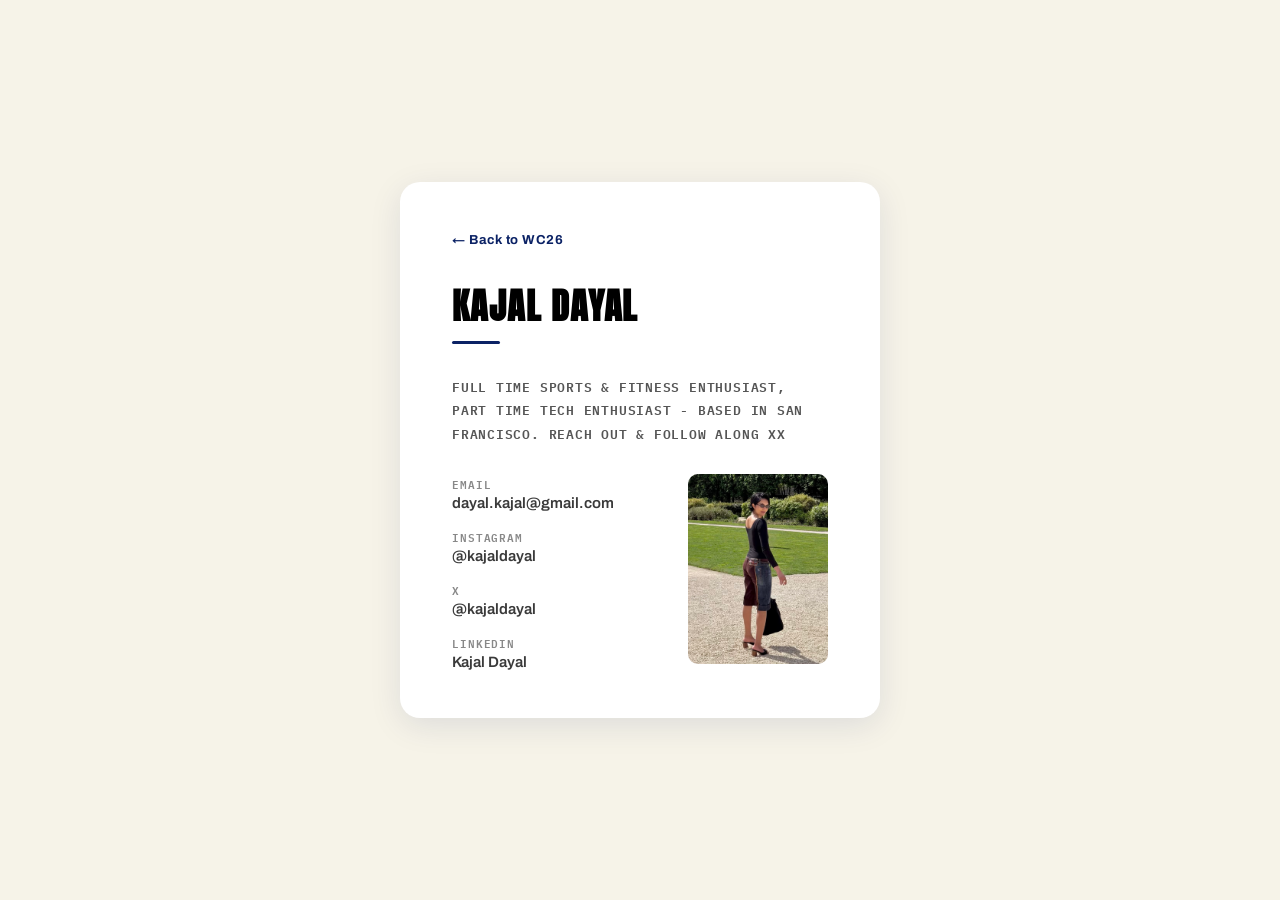
==== contact.html @ d5b64145 "Add Vercel Analytics to index and contact pages Co-Authored-By: Claude Sonnet 4.6 <noreply@anthropic" ====
<!DOCTYPE html>
<html lang="en">
<head>
  <meta charset="UTF-8">
  <meta name="viewport" content="width=device-width, initial-scale=1.0">
  <title>Contact: WC26</title>
  <link rel="preconnect" href="https://fonts.googleapis.com">
  <link rel="preconnect" href="https://fonts.gstatic.com" crossorigin>
  <link href="https://fonts.googleapis.com/css2?family=Anton&family=Archivo:wght@400;600;700;800&family=IBM+Plex+Mono:wght@400;600;700&display=swap" rel="stylesheet">
  <link rel="icon" href="data:image/svg+xml,<svg xmlns='http://www.w3.org/2000/svg' viewBox='0 0 100 100'><text y='.9em' font-size='90'>⚽</text></svg>">
  <style>
    :root {
      --bg: #F6F3E8;
      --ink: #000000;
      --ink-link: #3a3a3a;
      --navy: #0B2265;
      --line: #E4DECB;
    }
    * { margin: 0; padding: 0; box-sizing: border-box; }
    body {
      font-family: "Archivo", system-ui, sans-serif;
      background: var(--bg);
      color: var(--ink);
      min-height: 100vh;
      display: flex;
      flex-direction: column;
      align-items: center;
      justify-content: center;
      padding: 40px 20px;
    }
    .card {
      background: #fff;
      border-radius: 20px;
      padding: 48px 52px;
      max-width: 480px;
      width: 100%;
      box-shadow: 0 8px 32px rgba(11, 34, 101, 0.10);
    }
    .back-link {
      display: inline-block;
      margin-bottom: 32px;
      font-size: 13px;
      font-weight: 700;
      color: var(--navy);
      text-decoration: none;
      letter-spacing: 0.04em;
    }
    .back-link:hover { text-decoration: underline; }
    h1 {
      font-family: "Anton", sans-serif;
      font-size: 36px;
      letter-spacing: 0.04em;
      text-transform: uppercase;
      color: var(--ink);
      margin-bottom: 8px;
    }
    .divider {
      height: 3px;
      width: 48px;
      background: var(--navy);
      border-radius: 2px;
      margin-bottom: 32px;
    }
    .contact-list {
      display: flex;
      flex-direction: column;
      gap: 16px;
    }
    .contact-row {
      display: flex;
      flex-direction: column;
      gap: 2px;
    }
    .contact-label {
      font-family: "IBM Plex Mono", monospace;
      font-size: 11px;
      font-weight: 600;
      letter-spacing: 0.08em;
      text-transform: uppercase;
      color: #888;
    }
    .contact-value {
      font-size: 15px;
      font-weight: 600;
      color: var(--ink);
    }
    .contact-value a {
      color: var(--ink-link);
      text-decoration: none;
    }
    .contact-value a:hover { text-decoration: underline; }
    .bio { margin-bottom: 28px; font-family: "IBM Plex Mono", monospace; font-size: 13px; font-weight: 600; letter-spacing: 0.06em; text-transform: uppercase; color: #555; line-height: 1.8; }
    .bottom-row { display: flex; gap: 28px; align-items: flex-start; }
    .contact-list { flex: 1; }
    .bio-photo { width: 140px; height: 190px; object-fit: cover; object-position: top; border-radius: 10px; flex-shrink: 0; }
    @media (max-width: 480px) {
      .card { padding: 24px 18px; }
      .bottom-row { gap: 16px; }
      .contact-list { gap: 12px; }
      .contact-label { font-size: 10px; }
      .contact-value { font-size: 13px; }
      .bio-photo { width: 110px; height: 150px; }
    }
  </style>
</head>
<body>
  <div class="card">
    <a class="back-link" href="index.html">← Back to WC26</a>
    <h1>Kajal Dayal</h1>
    <div class="divider"></div>
    <p class="bio">Full time sports &amp; fitness enthusiast, part time tech enthusiast - based in San Francisco. Reach out &amp; follow along xx</p>
    <div class="bottom-row">
      <div class="contact-list">
        <div class="contact-row">
          <span class="contact-label">Email</span>
          <span class="contact-value"><a href="mailto:dayal.kajal@gmail.com">dayal.kajal@gmail.com</a></span>
        </div>
        <div class="contact-row">
          <span class="contact-label">Instagram</span>
          <span class="contact-value"><a href="https://instagram.com/kajaldayal" target="_blank" rel="noopener">@kajaldayal</a></span>
        </div>
        <div class="contact-row">
          <span class="contact-label">X</span>
          <span class="contact-value"><a href="https://x.com/kajaldayal" target="_blank" rel="noopener">@kajaldayal</a></span>
        </div>
        <div class="contact-row">
          <span class="contact-label">LinkedIn</span>
          <span class="contact-value"><a href="https://www.linkedin.com/in/kajal-dayal" target="_blank" rel="noopener">Kajal Dayal</a></span>
        </div>
      </div>
      <img class="bio-photo" src="kajal.jpg" alt="Kajal Dayal">
    </div>
  </div>
<script defer src="/_vercel/insights/script.js"></script>
</body>
</html>
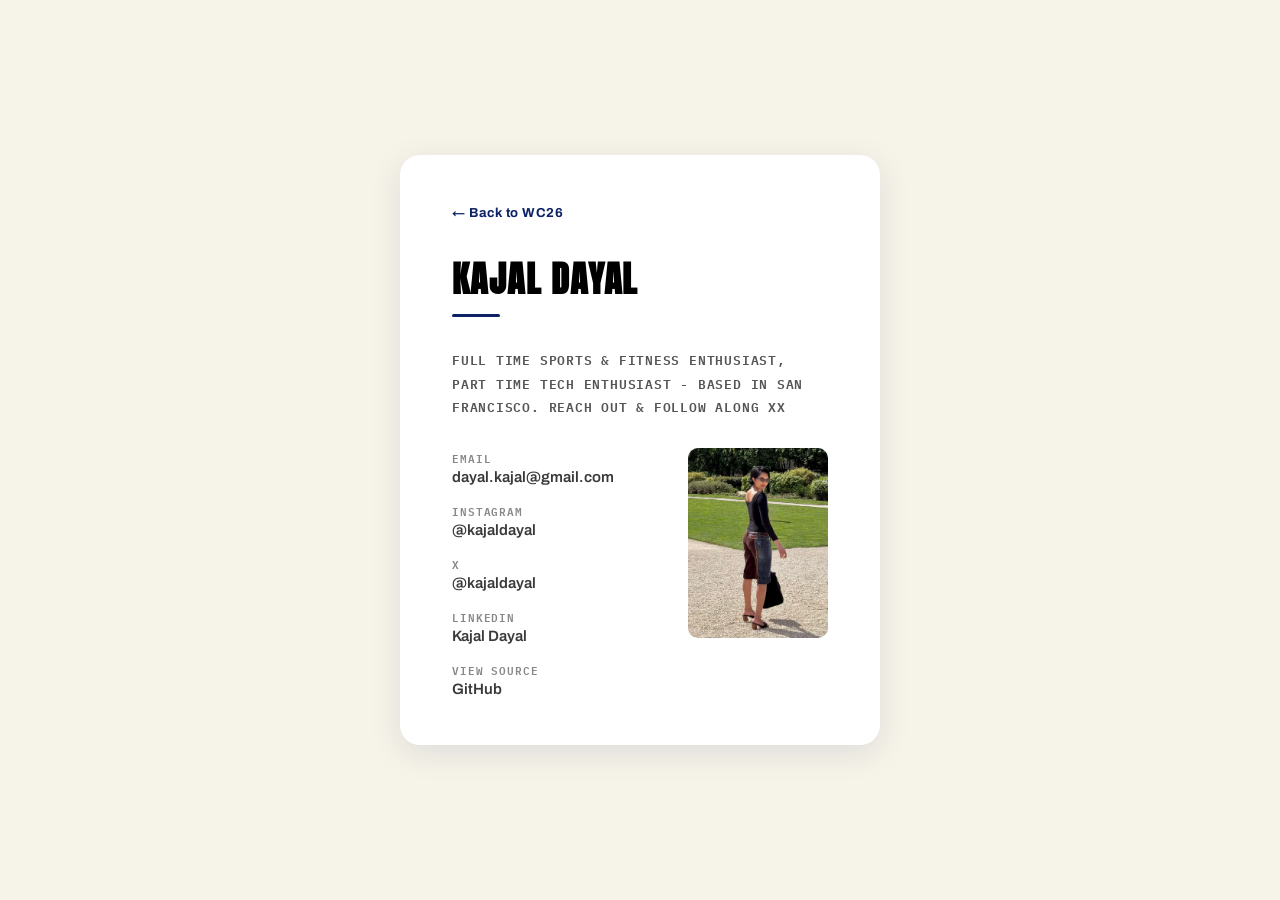
==== commit d96217ff: "Add GitHub repo link to contact page Co-Authored-By: Claude Sonnet 4.6 <noreply@anthropic.com>" ====
--- a/contact.html
+++ b/contact.html
@@ -127,6 +127,10 @@
           <span class="contact-label">LinkedIn</span>
           <span class="contact-value"><a href="https://www.linkedin.com/in/kajal-dayal" target="_blank" rel="noopener">Kajal Dayal</a></span>
         </div>
+        <div class="contact-row">
+          <span class="contact-label">View Source</span>
+          <span class="contact-value"><a href="https://github.com/kd-helenoftroy/world-cup-2026" target="_blank" rel="noopener">GitHub</a></span>
+        </div>
       </div>
       <img class="bio-photo" src="kajal.jpg" alt="Kajal Dayal">
     </div>
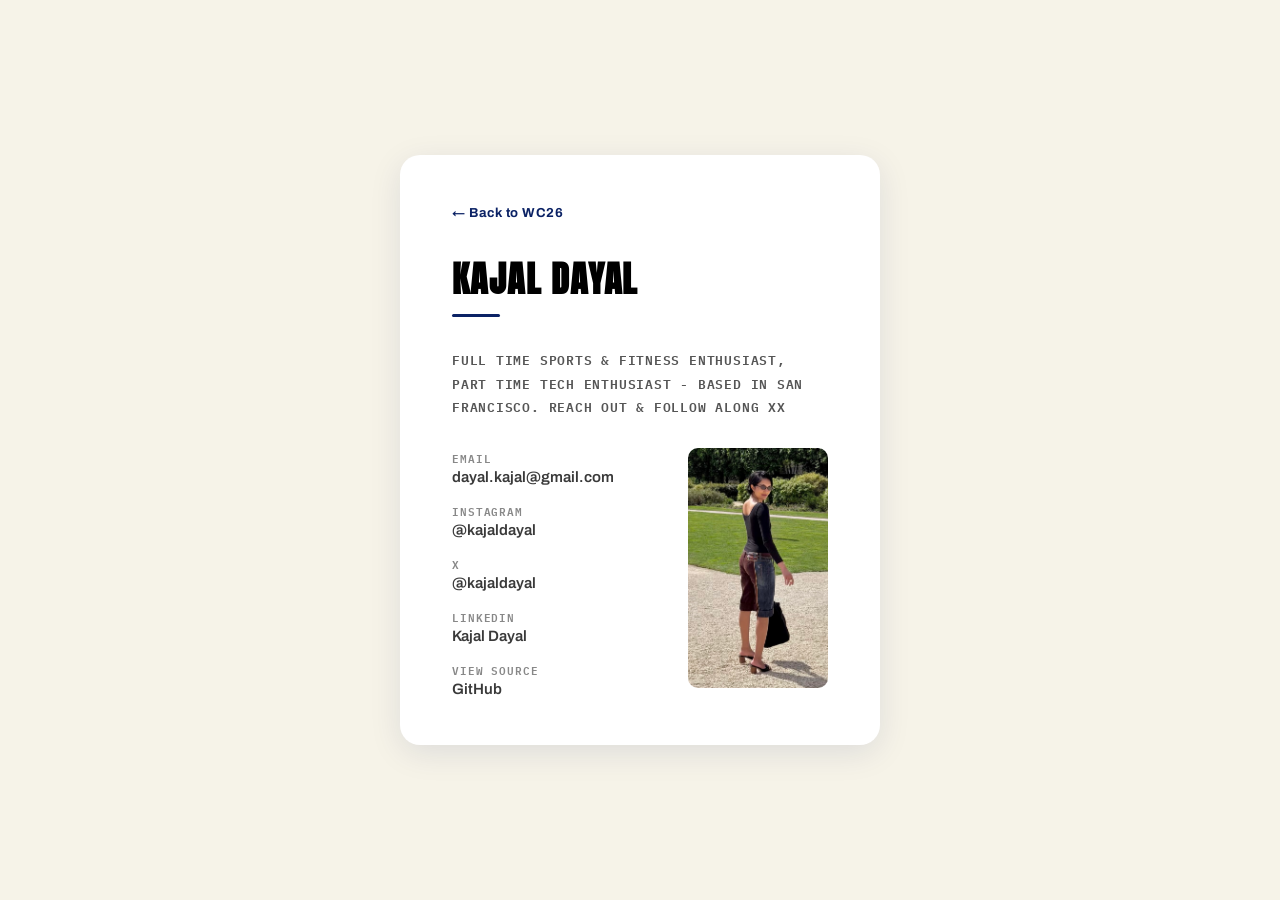
==== commit a121bd24: "Increase contact page photo height to match 5-row contact list Co-Authored-By: Claude Sonnet 4.6 <no" ====
--- a/contact.html
+++ b/contact.html
@@ -92,14 +92,14 @@
     .bio { margin-bottom: 28px; font-family: "IBM Plex Mono", monospace; font-size: 13px; font-weight: 600; letter-spacing: 0.06em; text-transform: uppercase; color: #555; line-height: 1.8; }
     .bottom-row { display: flex; gap: 28px; align-items: flex-start; }
     .contact-list { flex: 1; }
-    .bio-photo { width: 140px; height: 190px; object-fit: cover; object-position: top; border-radius: 10px; flex-shrink: 0; }
+    .bio-photo { width: 140px; height: 240px; object-fit: cover; object-position: top; border-radius: 10px; flex-shrink: 0; }
     @media (max-width: 480px) {
       .card { padding: 24px 18px; }
       .bottom-row { gap: 16px; }
       .contact-list { gap: 12px; }
       .contact-label { font-size: 10px; }
       .contact-value { font-size: 13px; }
-      .bio-photo { width: 110px; height: 150px; }
+      .bio-photo { width: 110px; height: 190px; }
     }
   </style>
 </head>
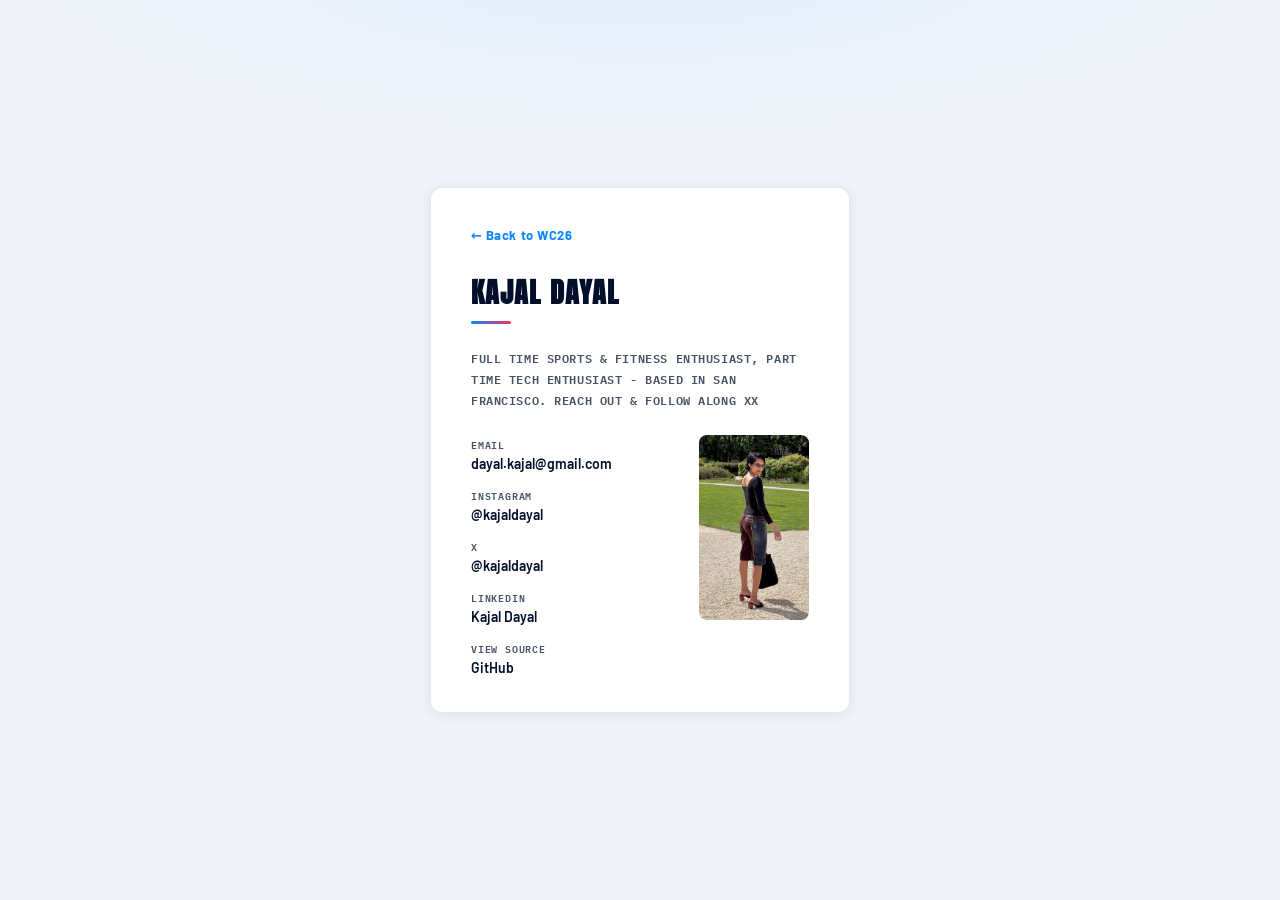
==== commit 7b35c047: "Update contact page to match FIFA brandbook design" ====
--- a/contact.html
+++ b/contact.html
@@ -6,20 +6,23 @@
   <title>Contact: WC26</title>
   <link rel="preconnect" href="https://fonts.googleapis.com">
   <link rel="preconnect" href="https://fonts.gstatic.com" crossorigin>
-  <link href="https://fonts.googleapis.com/css2?family=Anton&family=Archivo:wght@400;600;700;800&family=IBM+Plex+Mono:wght@400;600;700&display=swap" rel="stylesheet">
+  <link href="https://fonts.googleapis.com/css2?family=Anton&family=Barlow:wght@400;500;600;700;800&family=IBM+Plex+Mono:wght@400;600;700&display=swap" rel="stylesheet">
   <link rel="icon" href="data:image/svg+xml,<svg xmlns='http://www.w3.org/2000/svg' viewBox='0 0 100 100'><text y='.9em' font-size='90'>⚽</text></svg>">
   <style>
     :root {
-      --bg: #F6F3E8;
-      --ink: #000000;
-      --ink-link: #3a3a3a;
-      --navy: #0B2265;
-      --line: #E4DECB;
+      --bg: #F0F4FA;
+      --ink: #020F2A;
+      --ink-soft: rgba(2, 15, 42, 0.72);
+      --pitch: #0A84FF;
+      --coral: #F43056;
+      --line: rgba(2, 15, 42, 0.09);
     }
     * { margin: 0; padding: 0; box-sizing: border-box; }
     body {
-      font-family: "Archivo", system-ui, sans-serif;
-      background: var(--bg);
+      font-family: "Barlow", system-ui, sans-serif;
+      background:
+        radial-gradient(ellipse 90% 35% at 50% -4%, rgba(10, 132, 255, 0.07), transparent 55%),
+        var(--bg);
       color: var(--ink);
       min-height: 100vh;
       display: flex;
@@ -30,25 +33,26 @@
     }
     .card {
       background: #fff;
-      border-radius: 20px;
-      padding: 48px 52px;
-      max-width: 480px;
+      border-radius: 12px;
+      padding: 36px 40px;
+      max-width: 420px;
       width: 100%;
-      box-shadow: 0 8px 32px rgba(11, 34, 101, 0.10);
+      box-shadow: 0 2px 12px rgba(2, 15, 42, 0.08);
+      border: 1.5px solid var(--line);
     }
     .back-link {
       display: inline-block;
-      margin-bottom: 32px;
+      margin-bottom: 28px;
       font-size: 13px;
       font-weight: 700;
-      color: var(--navy);
+      color: var(--pitch);
       text-decoration: none;
       letter-spacing: 0.04em;
     }
     .back-link:hover { text-decoration: underline; }
     h1 {
       font-family: "Anton", sans-serif;
-      font-size: 36px;
+      font-size: 28px;
       letter-spacing: 0.04em;
       text-transform: uppercase;
       color: var(--ink);
@@ -56,15 +60,15 @@
     }
     .divider {
       height: 3px;
-      width: 48px;
-      background: var(--navy);
+      width: 40px;
+      background: linear-gradient(to right, var(--pitch), var(--coral));
       border-radius: 2px;
-      margin-bottom: 32px;
+      margin-bottom: 24px;
     }
     .contact-list {
       display: flex;
       flex-direction: column;
-      gap: 16px;
+      gap: 14px;
     }
     .contact-row {
       display: flex;
@@ -73,33 +77,33 @@
     }
     .contact-label {
       font-family: "IBM Plex Mono", monospace;
-      font-size: 11px;
+      font-size: 10px;
       font-weight: 600;
       letter-spacing: 0.08em;
       text-transform: uppercase;
-      color: #888;
+      color: var(--ink-soft);
     }
     .contact-value {
-      font-size: 15px;
+      font-size: 14px;
       font-weight: 600;
       color: var(--ink);
     }
     .contact-value a {
-      color: var(--ink-link);
+      color: var(--ink);
       text-decoration: none;
     }
-    .contact-value a:hover { text-decoration: underline; }
-    .bio { margin-bottom: 28px; font-family: "IBM Plex Mono", monospace; font-size: 13px; font-weight: 600; letter-spacing: 0.06em; text-transform: uppercase; color: #555; line-height: 1.8; }
-    .bottom-row { display: flex; gap: 28px; align-items: flex-start; }
+    .contact-value a:hover { color: var(--pitch); text-decoration: underline; }
+    .bio { margin-bottom: 24px; font-family: "IBM Plex Mono", monospace; font-size: 11.5px; font-weight: 600; letter-spacing: 0.05em; text-transform: uppercase; color: var(--ink-soft); line-height: 1.8; }
+    .bottom-row { display: flex; gap: 24px; align-items: flex-start; }
     .contact-list { flex: 1; }
-    .bio-photo { width: 140px; height: 240px; object-fit: cover; object-position: top; border-radius: 10px; flex-shrink: 0; }
+    .bio-photo { width: 110px; height: 185px; object-fit: cover; object-position: top; border-radius: 8px; flex-shrink: 0; }
     @media (max-width: 480px) {
       .card { padding: 24px 18px; }
-      .bottom-row { gap: 16px; }
+      .bottom-row { gap: 14px; }
       .contact-list { gap: 12px; }
       .contact-label { font-size: 10px; }
       .contact-value { font-size: 13px; }
-      .bio-photo { width: 110px; height: 190px; }
+      .bio-photo { width: 90px; height: 155px; }
     }
   </style>
 </head>
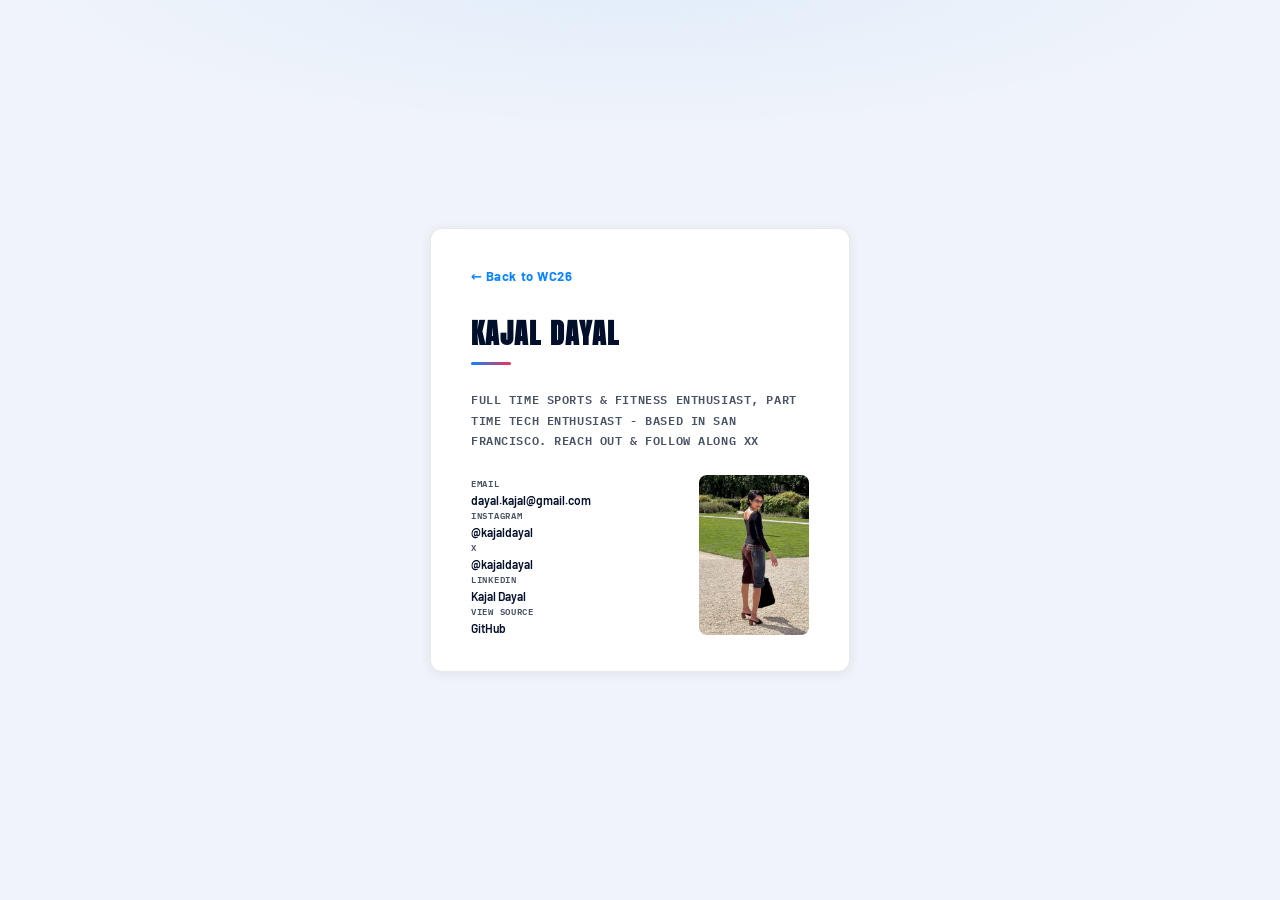
==== commit 62539383: "Shrink contact list text and align with photo height" ====
--- a/contact.html
+++ b/contact.html
@@ -94,16 +94,17 @@
     }
     .contact-value a:hover { color: var(--pitch); text-decoration: underline; }
     .bio { margin-bottom: 24px; font-family: "IBM Plex Mono", monospace; font-size: 11.5px; font-weight: 600; letter-spacing: 0.05em; text-transform: uppercase; color: var(--ink-soft); line-height: 1.8; }
-    .bottom-row { display: flex; gap: 24px; align-items: flex-start; }
-    .contact-list { flex: 1; }
-    .bio-photo { width: 110px; height: 185px; object-fit: cover; object-position: top; border-radius: 8px; flex-shrink: 0; }
+    .bottom-row { display: flex; gap: 24px; align-items: stretch; }
+    .contact-list { flex: 1; gap: 0; justify-content: space-between; }
+    .contact-label { font-size: 9px; }
+    .contact-value { font-size: 12px; }
+    .bio-photo { width: 110px; height: auto; object-fit: cover; object-position: top; border-radius: 8px; flex-shrink: 0; }
     @media (max-width: 480px) {
       .card { padding: 24px 18px; }
       .bottom-row { gap: 14px; }
-      .contact-list { gap: 12px; }
-      .contact-label { font-size: 10px; }
-      .contact-value { font-size: 13px; }
-      .bio-photo { width: 90px; height: 155px; }
+      .contact-label { font-size: 9px; }
+      .contact-value { font-size: 12px; }
+      .bio-photo { width: 90px; }
     }
   </style>
 </head>
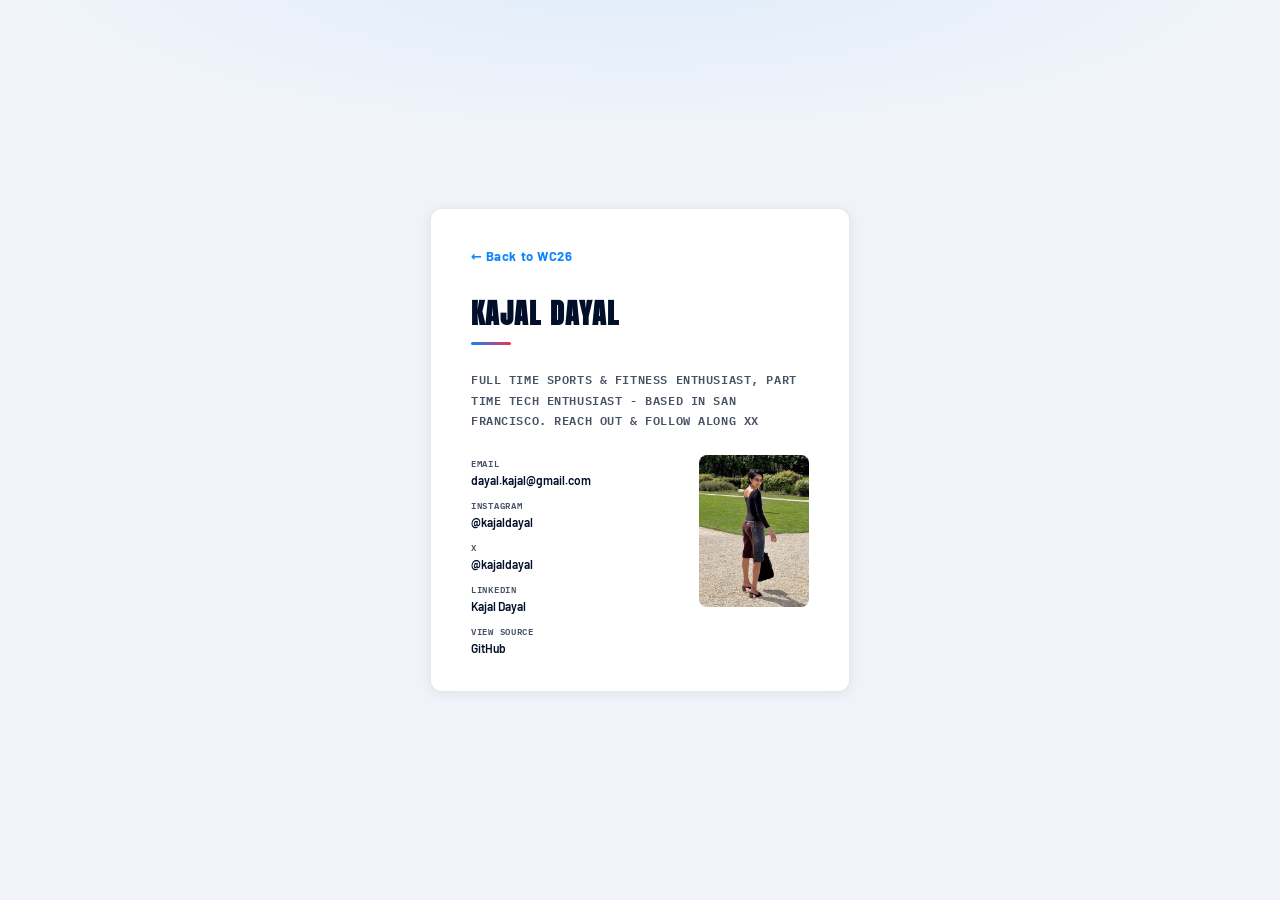
==== commit 37b45d15: "Restore contact list item padding" ====
--- a/contact.html
+++ b/contact.html
@@ -94,8 +94,8 @@
     }
     .contact-value a:hover { color: var(--pitch); text-decoration: underline; }
     .bio { margin-bottom: 24px; font-family: "IBM Plex Mono", monospace; font-size: 11.5px; font-weight: 600; letter-spacing: 0.05em; text-transform: uppercase; color: var(--ink-soft); line-height: 1.8; }
-    .bottom-row { display: flex; gap: 24px; align-items: stretch; }
-    .contact-list { flex: 1; gap: 0; justify-content: space-between; }
+    .bottom-row { display: flex; gap: 24px; align-items: flex-start; }
+    .contact-list { flex: 1; gap: 10px; }
     .contact-label { font-size: 9px; }
     .contact-value { font-size: 12px; }
     .bio-photo { width: 110px; height: auto; object-fit: cover; object-position: top; border-radius: 8px; flex-shrink: 0; }
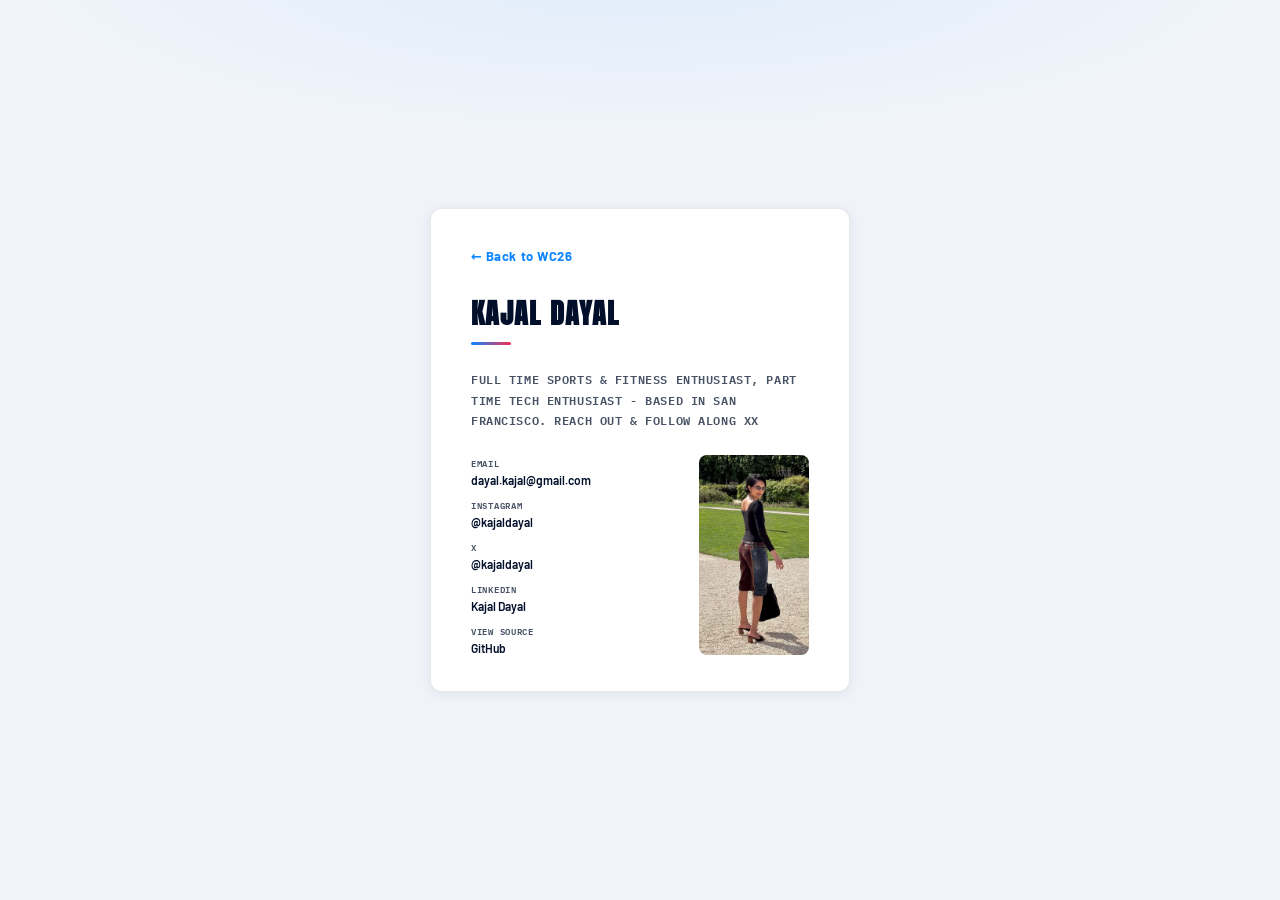
==== commit 79ad6264: "Fix photo height to match contact list via wrapper div" ====
--- a/contact.html
+++ b/contact.html
@@ -94,17 +94,18 @@
     }
     .contact-value a:hover { color: var(--pitch); text-decoration: underline; }
     .bio { margin-bottom: 24px; font-family: "IBM Plex Mono", monospace; font-size: 11.5px; font-weight: 600; letter-spacing: 0.05em; text-transform: uppercase; color: var(--ink-soft); line-height: 1.8; }
-    .bottom-row { display: flex; gap: 24px; align-items: flex-start; }
+    .bottom-row { display: flex; gap: 24px; align-items: stretch; }
     .contact-list { flex: 1; gap: 10px; }
     .contact-label { font-size: 9px; }
     .contact-value { font-size: 12px; }
-    .bio-photo { width: 110px; height: auto; object-fit: cover; object-position: top; border-radius: 8px; flex-shrink: 0; }
+    .photo-wrap { width: 110px; flex-shrink: 0; }
+    .bio-photo { width: 100%; height: 100%; object-fit: cover; object-position: top; border-radius: 8px; display: block; }
     @media (max-width: 480px) {
       .card { padding: 24px 18px; }
       .bottom-row { gap: 14px; }
       .contact-label { font-size: 9px; }
       .contact-value { font-size: 12px; }
-      .bio-photo { width: 90px; }
+      .photo-wrap { width: 90px; }
     }
   </style>
 </head>
@@ -137,7 +138,7 @@
           <span class="contact-value"><a href="https://github.com/kd-helenoftroy/world-cup-2026" target="_blank" rel="noopener">GitHub</a></span>
         </div>
       </div>
-      <img class="bio-photo" src="kajal.jpg" alt="Kajal Dayal">
+      <div class="photo-wrap"><img class="bio-photo" src="kajal.jpg" alt="Kajal Dayal"></div>
     </div>
   </div>
 <script defer src="/_vercel/insights/script.js"></script>
